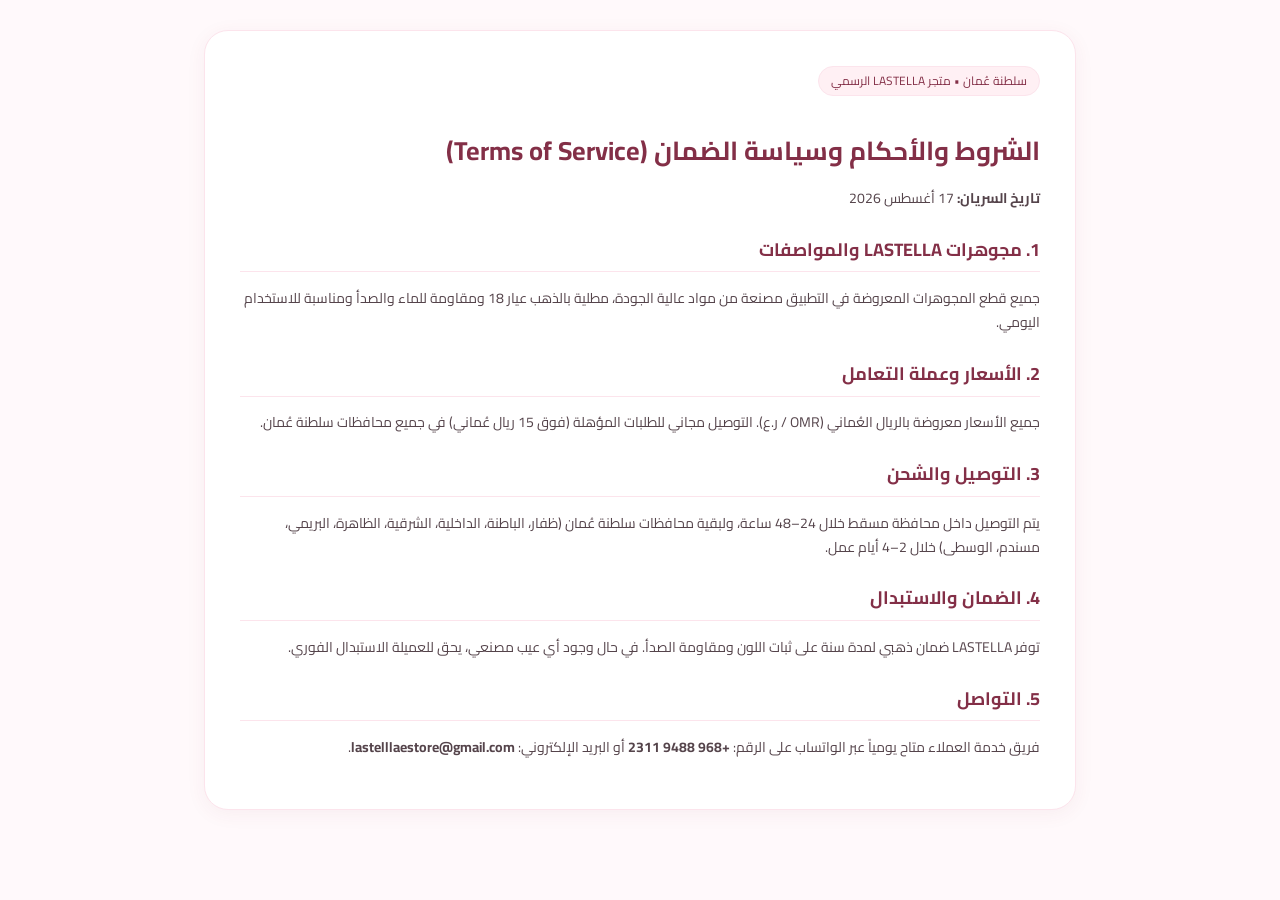
==== terms.html @ ac7d2a30 "Add files via upload" ====
<!DOCTYPE html>
<html lang="ar" dir="rtl">
<head>
  <meta charset="UTF-8">
  <meta name="viewport" content="width=device-width, initial-scale=1.0">
  <title>الشروط والأحكام | LASTELLA Jewelry Oman</title>
  <link rel="preconnect" href="https://fonts.googleapis.com">
  <link href="https://fonts.googleapis.com/css2?family=Cairo:wght@400;600;700&family=Plus+Jakarta+Sans:wght@400;600;700&display=swap" rel="stylesheet">
  <style>
    body {
      font-family: 'Cairo', 'Plus Jakarta Sans', system-ui, sans-serif;
      background-color: #FFF9FB;
      color: #3B252E;
      line-height: 1.7;
      margin: 0;
      padding: 30px 20px;
    }
    .container {
      max-width: 800px;
      margin: 0 auto;
      background: #FFFFFF;
      padding: 35px;
      border-radius: 24px;
      border: 1px solid #FCE4EC;
      box-shadow: 0 4px 20px rgba(131, 47, 71, 0.06);
    }
    h1 {
      color: #832F47;
      font-size: 26px;
      margin-bottom: 8px;
    }
    h2 {
      color: #832F47;
      font-size: 18px;
      margin-top: 24px;
      border-bottom: 1px solid #FCE4EC;
      padding-bottom: 6px;
    }
    p, li {
      font-size: 14px;
      color: #55444B;
    }
    .badge {
      display: inline-block;
      background: #FFF0F4;
      color: #832F47;
      font-size: 12px;
      padding: 4px 12px;
      border-radius: 9999px;
      border: 1px solid #FCE4EC;
      margin-bottom: 15px;
    }
  </style>
</head>
<body>
  <div class="container">
    <span class="badge">سلطنة عُمان • متجر LASTELLA الرسمي</span>
    <h1>الشروط والأحكام وسياسة الضمان (Terms of Service)</h1>
    <p><strong>تاريخ السريان:</strong> 17 أغسطس 2026</p>
    
    <h2>1. مجوهرات LASTELLA والمواصفات</h2>
    <p>
      جميع قطع المجوهرات المعروضة في التطبيق مصنعة من مواد عالية الجودة، مطلية بالذهب عيار 18 ومقاومة للماء والصدأ ومناسبة للاستخدام اليومي.
    </p>

    <h2>2. الأسعار وعملة التعامل</h2>
    <p>
      جميع الأسعار معروضة بالريال العُماني (OMR / ر.ع). التوصيل مجاني للطلبات المؤهلة (فوق 15 ريال عُماني) في جميع محافظات سلطنة عُمان.
    </p>

    <h2>3. التوصيل والشحن</h2>
    <p>
      يتم التوصيل داخل محافظة مسقط خلال 24–48 ساعة، ولبقية محافظات سلطنة عُمان (ظفار، الباطنة، الداخلية، الشرقية، الظاهرة، البريمي، مسندم، الوسطى) خلال 2–4 أيام عمل.
    </p>

    <h2>4. الضمان والاستبدال</h2>
    <p>
      توفر LASTELLA ضمان ذهبي لمدة سنة على ثبات اللون ومقاومة الصدأ. في حال وجود أي عيب مصنعي، يحق للعميلة الاستبدال الفوري.
    </p>

    <h2>5. التواصل</h2>
    <p>
      فريق خدمة العملاء متاح يومياً عبر الواتساب على الرقم: <strong>+968 9488 2311</strong> أو البريد الإلكتروني: <strong>lastelllaestore@gmail.com</strong>.
    </p>
  </div>
</body>
</html>
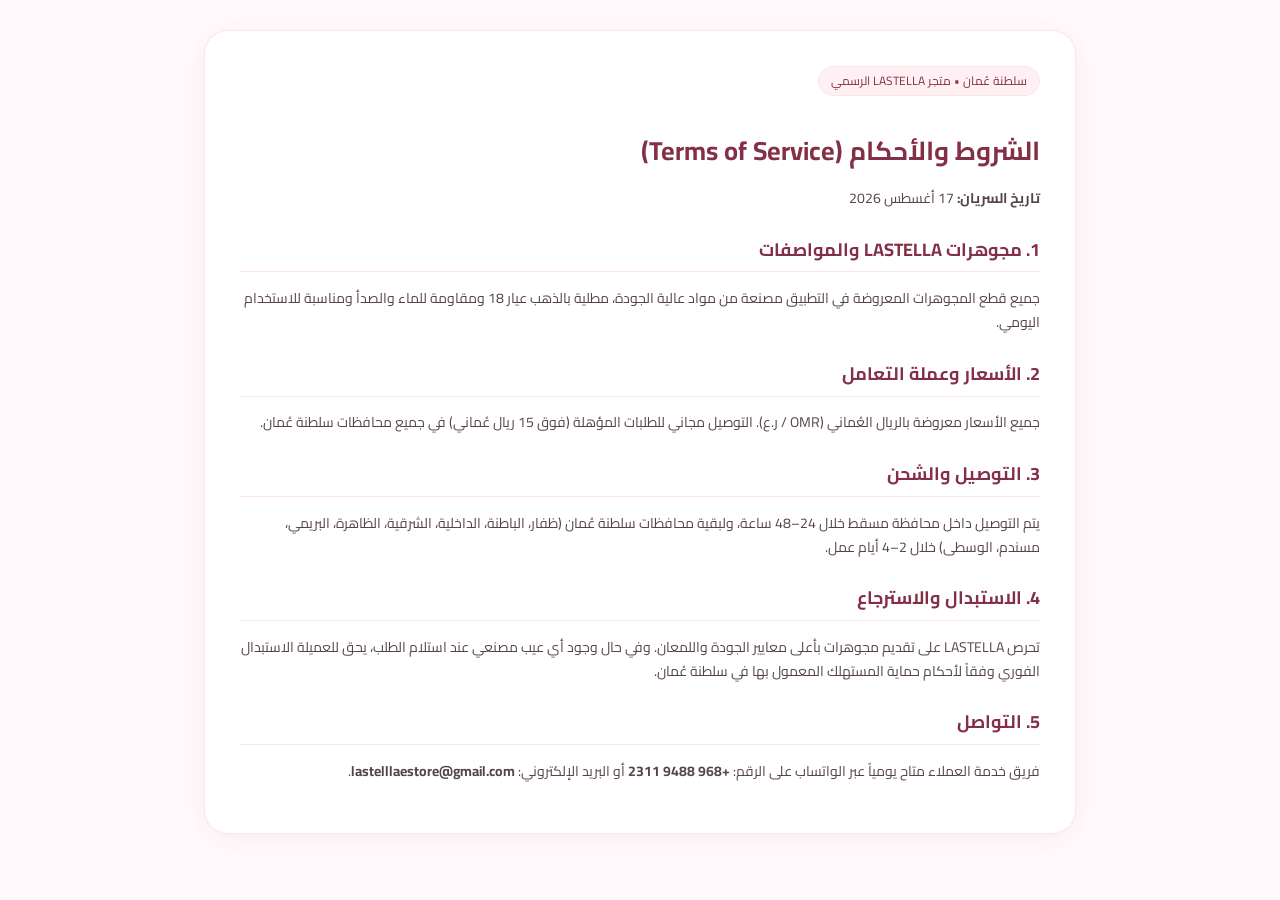
==== commit 0686bcd1: "upfdate" ====
--- a/terms.html
+++ b/terms.html
@@ -55,7 +55,7 @@
 <body>
   <div class="container">
     <span class="badge">سلطنة عُمان • متجر LASTELLA الرسمي</span>
-    <h1>الشروط والأحكام وسياسة الضمان (Terms of Service)</h1>
+    <h1>الشروط والأحكام (Terms of Service)</h1>
     <p><strong>تاريخ السريان:</strong> 17 أغسطس 2026</p>
     
     <h2>1. مجوهرات LASTELLA والمواصفات</h2>
@@ -73,9 +73,9 @@
       يتم التوصيل داخل محافظة مسقط خلال 24–48 ساعة، ولبقية محافظات سلطنة عُمان (ظفار، الباطنة، الداخلية، الشرقية، الظاهرة، البريمي، مسندم، الوسطى) خلال 2–4 أيام عمل.
     </p>
 
-    <h2>4. الضمان والاستبدال</h2>
+    <h2>4. الاستبدال والاسترجاع</h2>
     <p>
-      توفر LASTELLA ضمان ذهبي لمدة سنة على ثبات اللون ومقاومة الصدأ. في حال وجود أي عيب مصنعي، يحق للعميلة الاستبدال الفوري.
+      تحرص LASTELLA على تقديم مجوهرات بأعلى معايير الجودة واللمعان. وفي حال وجود أي عيب مصنعي عند استلام الطلب، يحق للعميلة الاستبدال الفوري وفقاً لأحكام حماية المستهلك المعمول بها في سلطنة عُمان.
     </p>
 
     <h2>5. التواصل</h2>
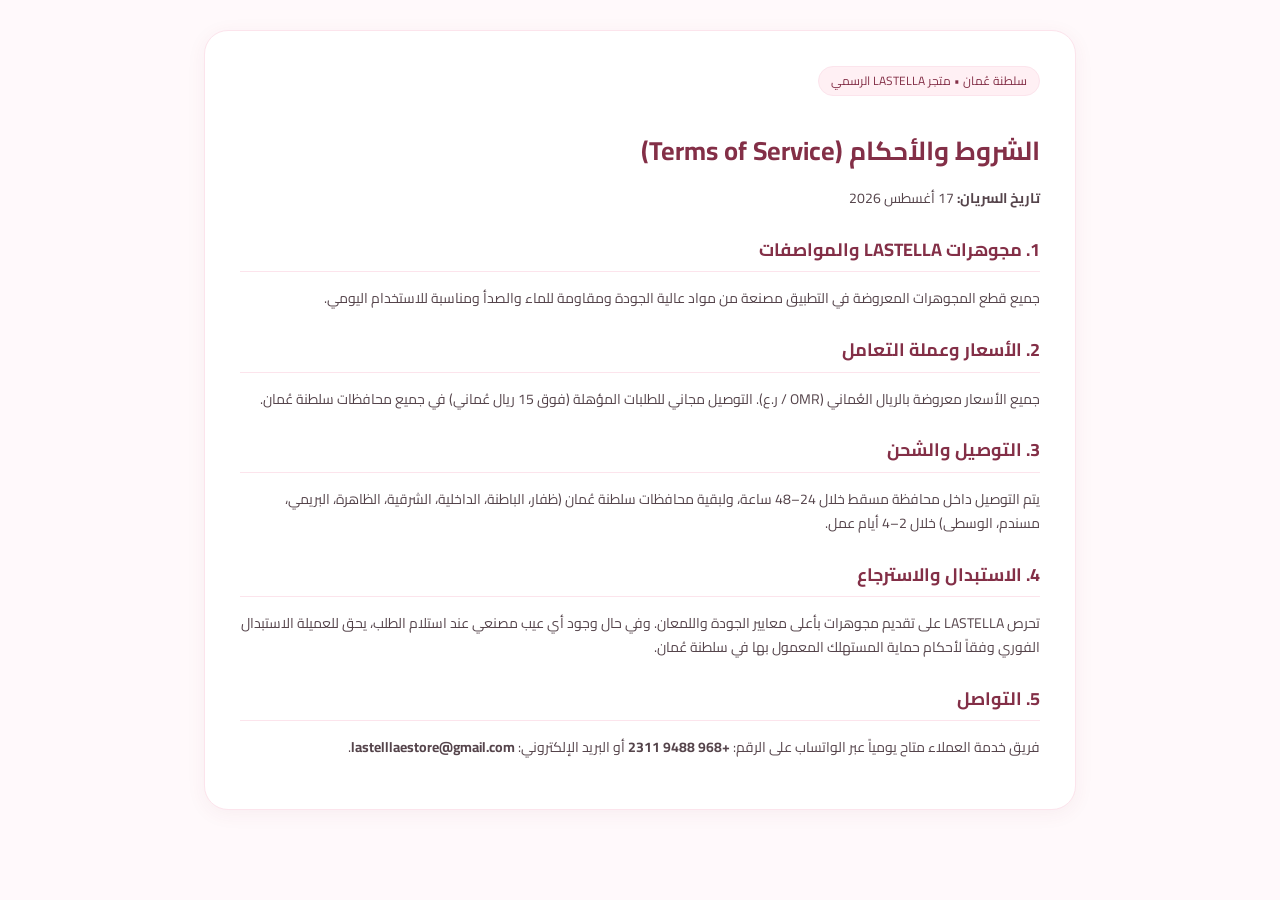
==== commit db05b362: "yy" ====
--- a/terms.html
+++ b/terms.html
@@ -60,7 +60,7 @@
     
     <h2>1. مجوهرات LASTELLA والمواصفات</h2>
     <p>
-      جميع قطع المجوهرات المعروضة في التطبيق مصنعة من مواد عالية الجودة، مطلية بالذهب عيار 18 ومقاومة للماء والصدأ ومناسبة للاستخدام اليومي.
+      جميع قطع المجوهرات المعروضة في التطبيق مصنعة من مواد عالية الجودة ومقاومة للماء والصدأ ومناسبة للاستخدام اليومي.
     </p>
 
     <h2>2. الأسعار وعملة التعامل</h2>
